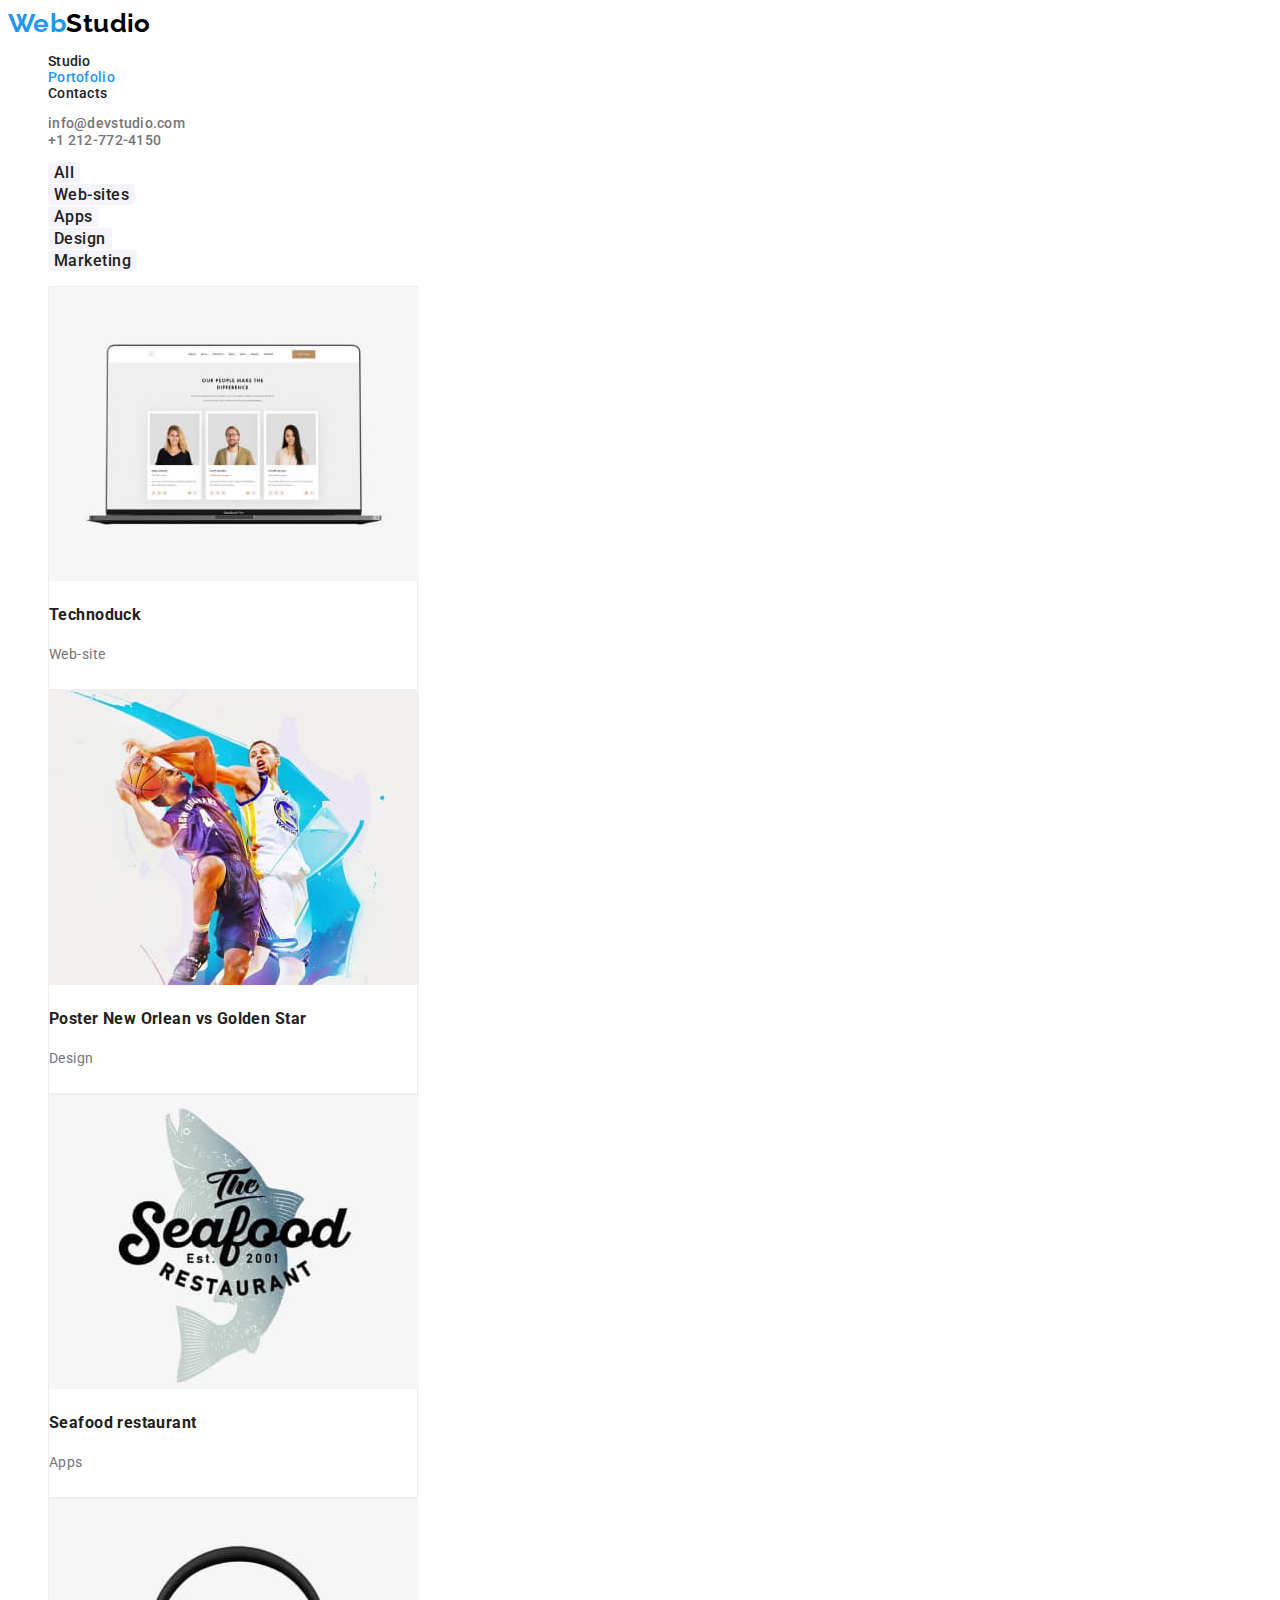
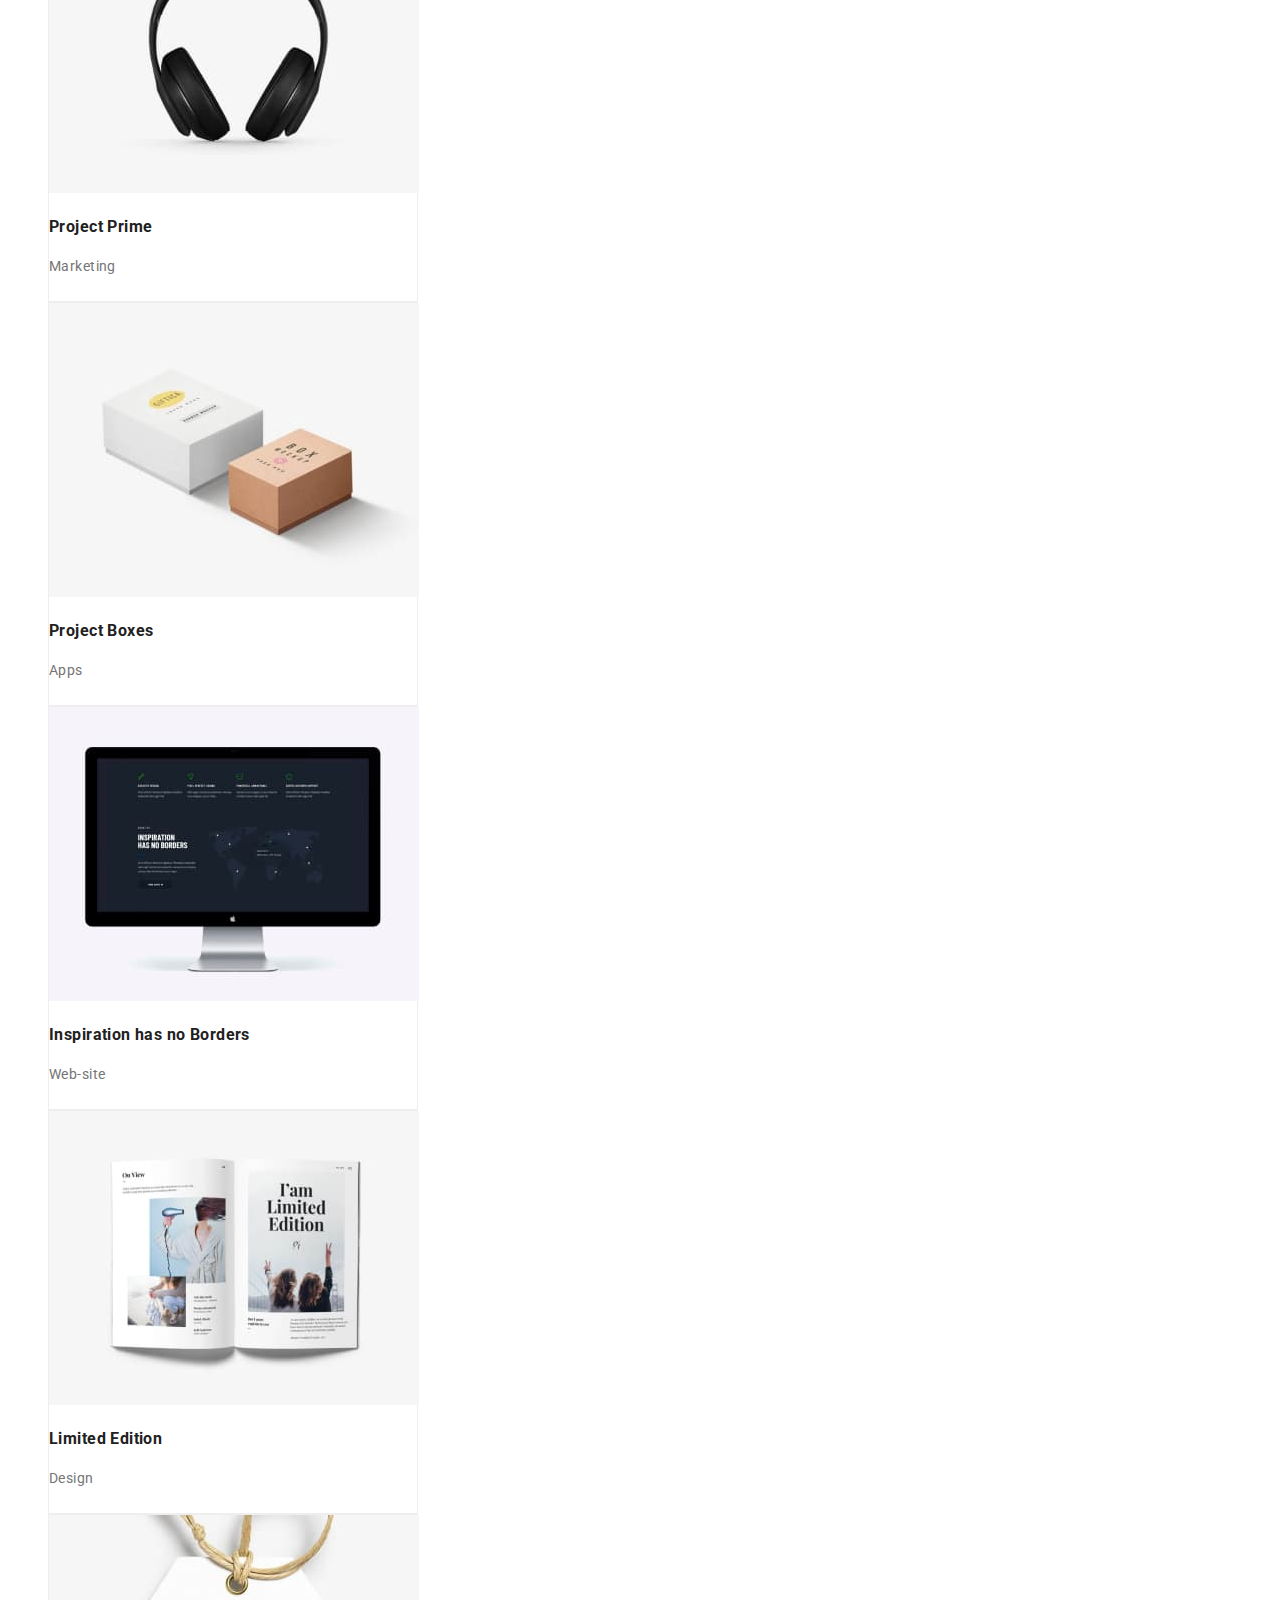
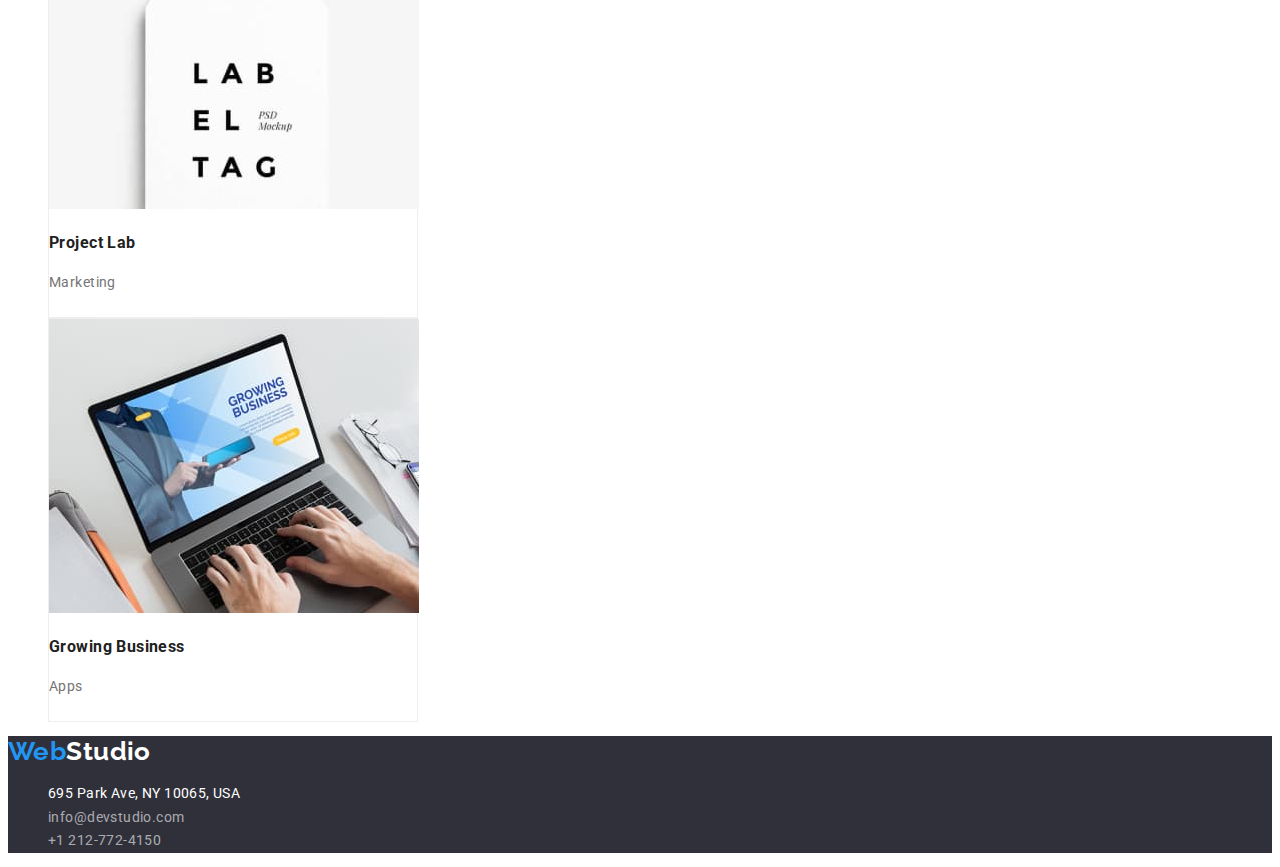
==== portofolio.html @ 3f14934a "1st commit" ====
<!DOCTYPE html>
<html lang="en">
  <head>
    <meta charset="UTF-8" />
    <title>WebStudio</title>
    <link rel="stylesheet" href="css/styles.css" />
    <link rel="preconnect" href="https://fonts.googleapis.com" />
    <link rel="preconnect" href="https://fonts.gstatic.com" crossorigin />
    <link
      href="https://fonts.googleapis.com/css2?family=Raleway:wght@700&family=Roboto:wght@400;500;700;900&display=swap"
      rel="stylesheet"
    />
  </head>
  <body>
    <header>
      <!--navigation-->
      <nav>
        <a class="logo" href="index.html" lang="en"
          >Web<span class="logo-studio-black">Studio</span></a
        >
        <ul class="navigation">
          <li>
            <a href="./index.html" class="link">Studio</a>
          </li>
          <li>
            <a href="./portfolio.html" class="link current">Portofolio</a>
          </li>
          <li>
            <a href="#contacts" class="link">Contacts</a>
          </li>
        </ul>
      </nav>
      <!--header contacts-->
      <ul class="contacts-header">
        <li>
          <a class="contact" href="mailto:info@devstudio.com"
            >info@devstudio.com</a
          >
        </li>
        <li>
          <a class="contact" href="tel:+12127724150">+1 212-772-4150</a>
        </li>
      </ul>
    </header>

    <main>
      <section>
        <h1 class="hidden-title">Our job</h1>
        <ul class="submenu-buttons">
          <li><button>All</button></li>
          <li><button>Web-sites</button></li>
          <li><button>Apps</button></li>
          <li><button>Design</button></li>
          <li><button>Marketing</button></li>
        </ul>
        <h2 class="hidden-title">Our Work</h2>

        <ul class="submenu-images">
          <li>
            <a class="link" href="#">
              <img
                src="./images/pportofolio/technoduck.jpg"
                width="370"
                height="294"
                alt="Image sample"
              />
              <h3>Technoduck</h3>
              <p class="submenu-text">Web-site</p>
            </a>
          </li>
          <li>
            <a class="link" href="#">
              <img
                src="./images/pportofolio/allstars.jpg"
                width="370"
                height="294"
                alt="Image sample"
              />
              <h3>Poster New Orlean vs Golden Star</h3>
              <p class="submenu-text">Design</p>
            </a>
          </li>
          <li>
            <a class="link" href="#">
              <img
                src="./images/pportofolio/restaurants.jpg"
                width="370"
                height="294"
                alt="submenu-text"
              />
              <h3>Seafood restaurant</h3>
              <p class="submenu-text">Apps</p>
            </a>
          </li>
          <li>
            <a class="link" href="#">
              <img
                src="./images/pportofolio/headphones.jpg"
                width="370"
                height="294"
                alt="Image sample"
              />
              <h3>Project Prime</h3>
              <p class="submenu-text">Marketing</p>
            </a>
          </li>
          <li>
            <a class="link" href="#">
              <img
                src="./images/pportofolio/boxes.jpg"
                width="370"
                height="294"
                alt="Image sample"
              />
              <h3>Project Boxes</h3>
              <p class="submenu-text">Apps</p>
            </a>
          </li>
          <li>
            <a class="link" href="#">
              <img
                src="./images/pportofolio/inspiration.jpg"
                width="370"
                height="294"
                alt="Image sample"
              />
              <h3>Inspiration has no Borders</h3>
              <p class="submenu-text">Web-site</p>
            </a>
          </li>
          <li>
            <a class="link" href="#">
              <img
                src="./images/pportofolio/ledition.jpg"
                width="370"
                height="294"
                alt="Image sample"
              />
              <h3>Limited Edition</h3>
              <p class="submenu-text">Design</p>
            </a>
          </li>
          <li>
            <a class="link" href="#">
              <img
                src="./images/pportofolio/projectlab.jpg"
                width="370"
                height="294"
                alt="Image sample"
              />
              <h3>Project Lab</h3>
              <p class="submenu-text">Marketing</p>
            </a>
          </li>
          <li>
            <a class="link" href="#">
              <img
                src="./images/pportofolio/bigbusiness.jpg"
                width="370"
                height="294"
                alt="Image sample"
              />
              <h3>Growing Business</h3>
              <p class="submenu-text">Apps</p>
            </a>
          </li>
        </ul>
      </section>
    </main>
    <!--footer-->
    <footer class="contacts" id="contacts">
      <a class="logo" href="index.html" lang="en"
        >Web<span class="logo-studio-white">Studio</span></a
      >
      <ul class="contacts-footer">
        <li>
          <address>695 Park Ave, NY 10065, USA</address>
        </li>
        <li>
          <a class="contact" href="mailto:info@devstudio.com"
            >info@devstudio.com</a
          >
        </li>
        <li>
          <a class="contact" href="tel:+12127724150">+1 212-772-4150</a>
        </li>
      </ul>
    </footer>
  </body>
</html>
---- css/styles.css ----
/*
* {
  font-style: normal;
  list-style: none;
  text-decoration: none;
}
*/

:root {
  --logo-font: "Raleway", sans-serif;
  --main-font: "Roboto", sans-serif;
  --brand-color: #2196f3;
  --main-color: #212121;
  --main-gray-color: #757575;
  --background-dark-color: #2f303a;
  --background-gray-color: #f5f4fa;
  --white-color: #ffffff;
  --black-color: #000000;
  --card-border-color: #eeeeee;
  --footer-contacts-color: rgba(255, 255, 255, 0.6);
}

body {
  background-color: var(--white-color);
  color: var(--main-color);
  font-family: var(--main-font);
  font-style: normal;
  font-size: 14px;
  line-height: 1.5;
  letter-spacing: 0.03em;
}

.hidden-title {
  position: absolute;
  width: 1px;
  height: 1px;
  margin: -1px;
  border: 0;
  padding: 0;
  white-space: nowrap;
  clip-path: inset(100%);
  clip: rect(0 0 0 0);
  overflow: hidden;
}

.logo {
  font-family: var(--logo-font);
  font-style: normal;
  font-weight: 700;
  font-size: 26px;
  line-height: 1.2;
  color: var(--brand-color);
  text-decoration: none;
}

.logo-studio-white {
  color: var(--white-color);
}
.logo-studio-black {
  color: var(--black-color);
}

.title {
  font-weight: 700;
  font-size: 36px;
  line-height: 1.16;
  text-align: center;
}

.navigation,
.contacts-header {
  font-style: normal;
  font-weight: 500;
  font-size: 14px;
  line-height: 1.15;
  letter-spacing: 0.02em;
  list-style: none;
}
.navigation .link {
  text-decoration: none;
  color: var(--main-color);
}
.navigation .link:focus,
.navigation .link:hover {
  color: var(--brand-color);
  outline-color: var(--brand-color);
}
.navigation .current {
  color: var(--brand-color);
}

.contacts-header .contact {
  text-decoration: none;
  color: var(--main-gray-color);
}
.contacts-header .contact:hover,
.contacts-header .contact:focus {
  color: var(--brand-color);
}

.hero {
  background-color: var(--background-dark-color);
}
.hero-title {
  font-weight: 900;
  font-size: 44px;
  line-height: 1.37;
  letter-spacing: 0.06em;
  text-transform: uppercase;
  text-align: center;
  color: var(--white-color);
  width: 696px;
  height: 120px;
}
.req-service {
  font-style: normal;
  font-weight: 700;
  font-size: 16px;
  line-height: 1.88;
  letter-spacing: 0.06em;
  align-items: center;
  text-align: center;
  width: 200px;
  height: 50px;
  border-style: hidden;
  border-radius: 4px;
  cursor: pointer;
  color: var(--white-color);
  background-color: var(--brand-color);
}

.about-us-list > li {
  width: 270px;
  height: 101px;
  list-style: none;
}
.about-us-title {
  font-weight: 700;
  font-size: 14px;
  line-height: 1.17;
  letter-spacing: 0.03em;
  text-transform: uppercase;
  text-align: center;
}
.about-us-text {
  font-style: normal;
  font-weight: 400;
  font-size: 14px;
  line-height: 1.72;
  letter-spacing: 0.03em;
  width: 270px;
  height: 75px;
  color: var(--main-gray-color);
}

.secondary-list {
  list-style: none;
}

.team-member {
  background-color: var(--background-gray-color);
}
.team-list > li {
  box-sizing: content-box;
  width: 270px;
  height: 368px;
  background: var(--white-color);
  list-style: none;
}
.team-member-title {
  font-weight: 500;
  font-size: 16px;
  line-height: 1.18;
  text-align: center;
}
.sub-title {
  color: var(--main-gray-color);
  text-align: center;
}

.submenu-buttons {
  list-style: none;
}
.submenu-buttons button {
  font-family: var(--main-font);
  color: var(--main-color);
  background-color: var(--background-gray-color);
  font-style: normal;
  font-weight: 500;
  font-size: 16px;
  line-height: 1.2;
  letter-spacing: 0.03em;
  text-align: center;
  border-style: hidden;
  border-radius: 4px;
  cursor: pointer;
}
.submenu-buttons button:hover,
.submenu-buttons button:focus,
.submenu-buttons button:active {
  color: var(--white-color);
  background-color: var(--brand-color);
}

.submenu-images > li {
  width: 370px;
  height: 404px;
  background: var(--white-color);
  border: 1px solid var(--card-border-color);
  box-sizing: border-box;
  list-style: none;
}
.submenu-images .link {
  text-decoration: none;
  color: var(--main-color);
}
.submenu-text {
  color: var(--main-gray-color);
}

.contacts {
  color: var(--white-color);
  font-weight: 400;
  font-size: 14px;
  line-height: 1.71;
  letter-spacing: 0.03em;
  background-color: var(--background-dark-color);
}
.contacts-footer address {
  font-style: normal;
}
.contacts-footer {
  list-style: none;
}
.contacts-footer .contact {
  text-decoration: none;
  color: var(--footer-contacts-color);
}
.contacts-footer .contact:hover,
.contacts-footer .contact:focus {
  color: var(--brand-color);
}
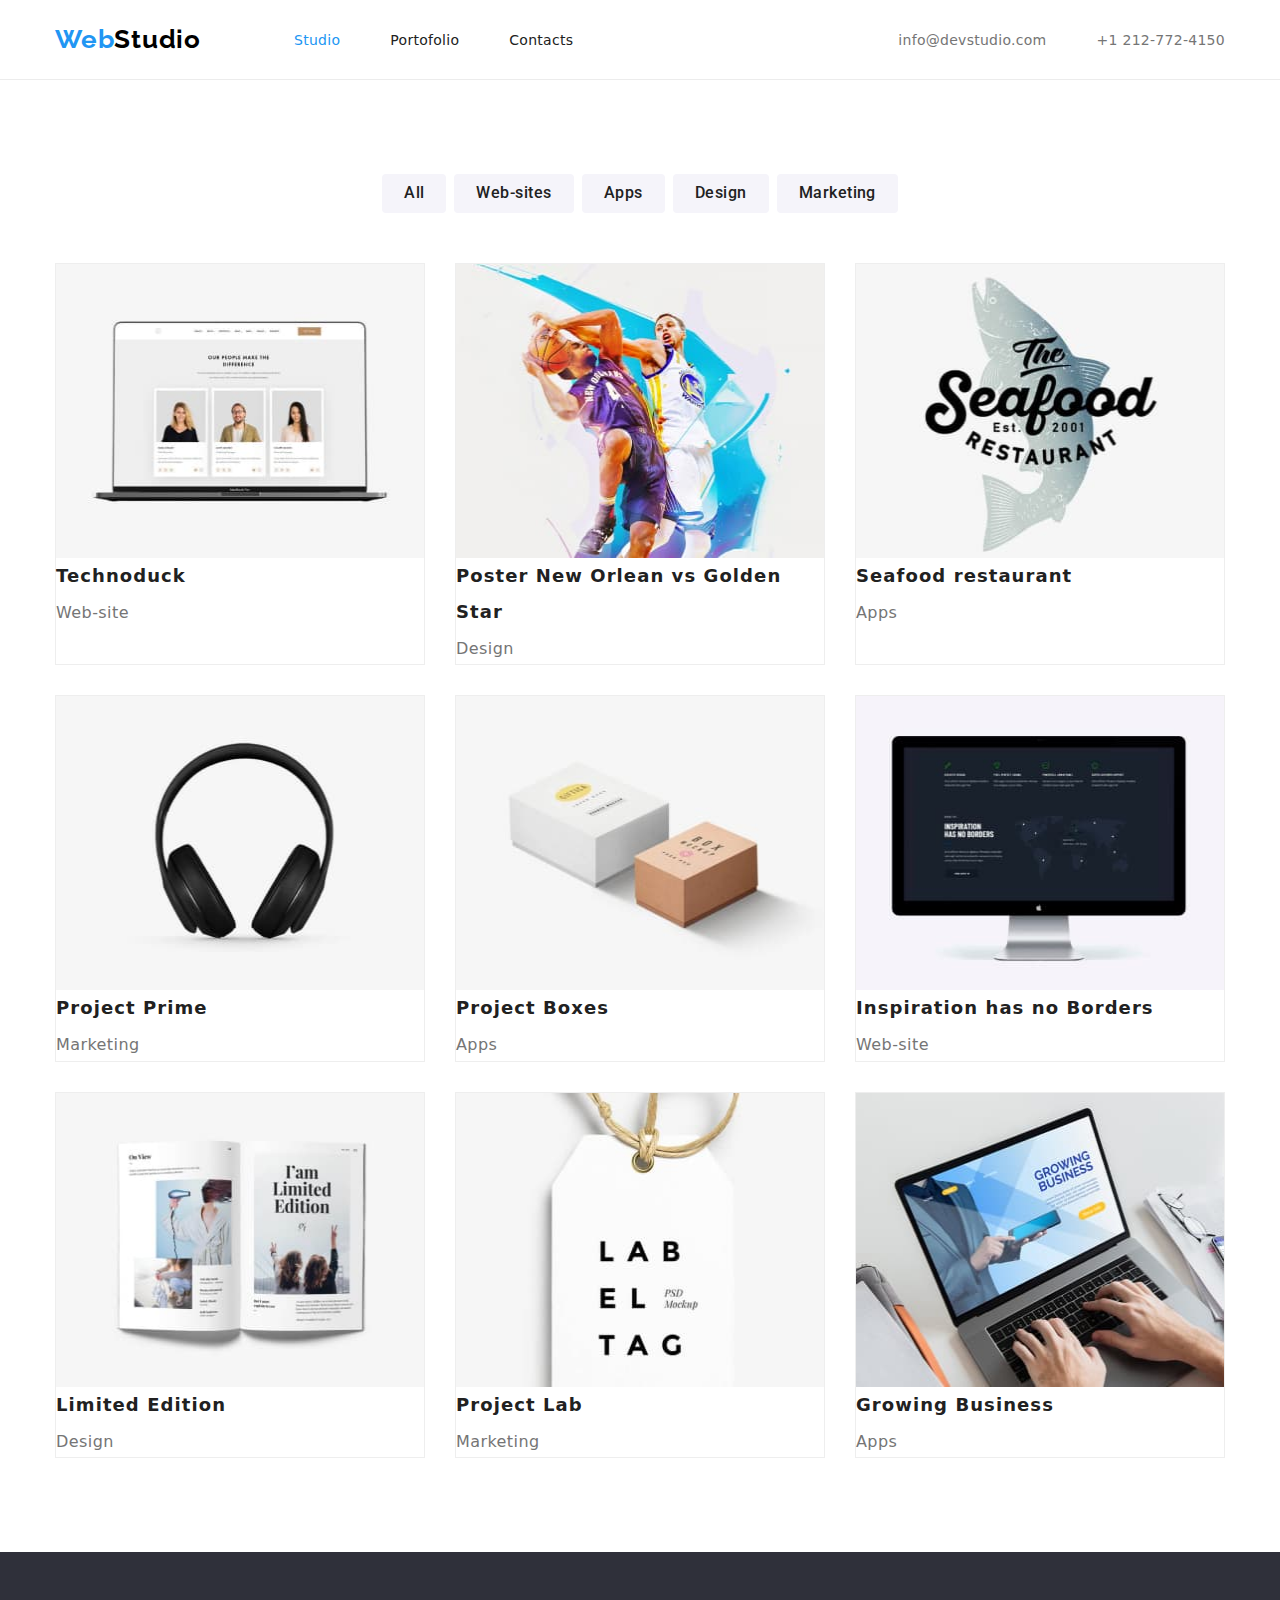
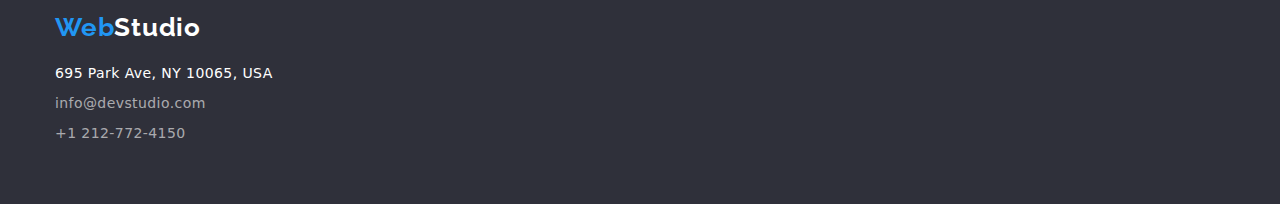
==== commit 30341b33: "hw3 reorder" ====
--- a/portofolio.html
+++ b/portofolio.html
@@ -2,6 +2,7 @@
 <html lang="en">
   <head>
     <meta charset="UTF-8" />
+    <meta name="viewport" content="width=device-width, initial-scale=1.0">
     <title>WebStudio</title>
     <link rel="stylesheet" href="css/styles.css" />
     <link rel="preconnect" href="https://fonts.googleapis.com" />
@@ -10,32 +11,33 @@
       href="https://fonts.googleapis.com/css2?family=Raleway:wght@700&family=Roboto:wght@400;500;700;900&display=swap"
       rel="stylesheet"
     />
+    <link
+      rel="stylesheet"
+      href="https://cdnjs.cloudflare.com/ajax/libs/modern-normalize/1.0.0/modern-normalize.min.css"
+    />
   </head>
   <body>
-    <header>
-      <!--navigation-->
-      <nav>
-        <a class="logo" href="index.html" lang="en"
-          >Web<span class="logo-studio-black">Studio</span></a
-        >
-        <ul class="navigation">
+<!--Header-->
+<header>
+      <div class="container">
+       <nav class="navigation">
+        <a class="logo" href="index.html" lang="en">Web<span class="logo-studio-black">Studio</span></a>
+        <ul class="navigation-list">
           <li>
-            <a href="./index.html" class="link">Studio</a>
+            <a href="./index.html" class="link current">Studio</a>
           </li>
           <li>
-            <a href="./portfolio.html" class="link current">Portofolio</a>
+            <a href="./portofolio.html" class="link">Portofolio</a>
           </li>
           <li>
             <a href="#contacts" class="link">Contacts</a>
           </li>
         </ul>
       </nav>
-      <!--header contacts-->
+      <!--header-contacts-->
       <ul class="contacts-header">
         <li>
-          <a class="contact" href="mailto:info@devstudio.com"
-            >info@devstudio.com</a
-          >
+          <a class="contact" href="mailto:info@devstudio.com">info@devstudio.com</a>
         </li>
         <li>
           <a class="contact" href="tel:+12127724150">+1 212-772-4150</a>
@@ -44,9 +46,10 @@
     </header>
 
     <main>
-      <section>
-        <h1 class="hidden-title">Our job</h1>
-        <ul class="submenu-buttons">
+<section class="exemples section">
+  <div class="exemples-container container">
+    <h1 class="hidden-title">Our job</h1>
+    <ul class="filter-buttons">
           <li><button>All</button></li>
           <li><button>Web-sites</button></li>
           <li><button>Apps</button></li>
@@ -63,8 +66,8 @@
                 width="370"
                 height="294"
                 alt="Image sample"
-              />
-              <h3>Technoduck</h3>
+              /><div class="submenu-content">
+              <h3>Technoduck</h3></div>
               <p class="submenu-text">Web-site</p>
             </a>
           </li>
@@ -75,8 +78,8 @@
                 width="370"
                 height="294"
                 alt="Image sample"
-              />
-              <h3>Poster New Orlean vs Golden Star</h3>
+              /><div class="submenu-content">
+              <h3>Poster New Orlean vs Golden Star</h3></div>
               <p class="submenu-text">Design</p>
             </a>
           </li>
@@ -87,8 +90,8 @@
                 width="370"
                 height="294"
                 alt="submenu-text"
-              />
-              <h3>Seafood restaurant</h3>
+              /><div class="submenu-content">
+              <h3>Seafood restaurant</h3></div>
               <p class="submenu-text">Apps</p>
             </a>
           </li>
@@ -99,8 +102,8 @@
                 width="370"
                 height="294"
                 alt="Image sample"
-              />
-              <h3>Project Prime</h3>
+              /><div class="submenu-content">
+              <h3>Project Prime</h3></div>
               <p class="submenu-text">Marketing</p>
             </a>
           </li>
@@ -111,8 +114,8 @@
                 width="370"
                 height="294"
                 alt="Image sample"
-              />
-              <h3>Project Boxes</h3>
+              /><div class="submenu-content">
+              <h3>Project Boxes</h3></div>
               <p class="submenu-text">Apps</p>
             </a>
           </li>
@@ -122,9 +125,10 @@
                 src="./images/pportofolio/inspiration.jpg"
                 width="370"
                 height="294"
-                alt="Image sample"
-              />
+                alt="Image sample"/>
+              <div class="submenu-content">
               <h3>Inspiration has no Borders</h3>
+              </div>
               <p class="submenu-text">Web-site</p>
             </a>
           </li>
@@ -135,8 +139,8 @@
                 width="370"
                 height="294"
                 alt="Image sample"
-              />
-              <h3>Limited Edition</h3>
+              /><div class="submenu-content">
+              <h3>Limited Edition</h3></div>
               <p class="submenu-text">Design</p>
             </a>
           </li>
@@ -147,8 +151,8 @@
                 width="370"
                 height="294"
                 alt="Image sample"
-              />
-              <h3>Project Lab</h3>
+              /><div class="submenu-content">
+              <h3>Project Lab</h3></div>
               <p class="submenu-text">Marketing</p>
             </a>
           </li>
@@ -159,19 +163,18 @@
                 width="370"
                 height="294"
                 alt="Image sample"
-              />
-              <h3>Growing Business</h3>
+              /><div class="submenu-content">
+              <h3>Growing Business</h3></div>
               <p class="submenu-text">Apps</p>
             </a>
           </li>
         </ul>
       </section>
     </main>
-    <!--footer-->
+<!--footer-->
     <footer class="contacts" id="contacts">
-      <a class="logo" href="index.html" lang="en"
-        >Web<span class="logo-studio-white">Studio</span></a
-      >
+     <div class="container">
+      <a class="logo" href="index.html" lang="en">Web<span class="logo-studio-white">Studio</span></a>
       <ul class="contacts-footer">
         <li>
           <address>695 Park Ave, NY 10065, USA</address>
@@ -185,6 +188,7 @@
           <a class="contact" href="tel:+12127724150">+1 212-772-4150</a>
         </li>
       </ul>
+     </div>
     </footer>
   </body>
 </html>
--- a/css/styles.css
+++ b/css/styles.css
@@ -1,35 +1,115 @@
-/*
-* {
-  font-style: normal;
-  list-style: none;
-  text-decoration: none;
-}
-*/
+/** {
+  outline: 1px solid rgba(128, 128, 0, 0.2);
+}*/
 
 :root {
   --logo-font: "Raleway", sans-serif;
   --main-font: "Roboto", sans-serif;
   --brand-color: #2196f3;
-  --main-color: #212121;
-  --main-gray-color: #757575;
-  --background-dark-color: #2f303a;
-  --background-gray-color: #f5f4fa;
-  --white-color: #ffffff;
-  --black-color: #000000;
+  --main-color: #212121; /* txt, hdr, btn */
+  --main-gray-color: #757575; /* p */
+  --background-dark-color: #2f303a; /*hero, footer*/
+  --background-gray-color: #f5f4fa; /* team bg, button bg */
+  --white-color: #ffffff; /* main bg, active txt, logo ftr */
+  --black-color: #000000; /* logo hdr*/
   --card-border-color: #eeeeee;
   --footer-contacts-color: rgba(255, 255, 255, 0.6);
-}
+  --header-border-color: #ececec;
+  --btn-shadow: 0px 3px 1px rgba(0, 0, 0, 0.1), 0px 1px 2px rgba(0, 0, 0, 0.08),
+    0px 2px 2px rgba(0, 0, 0, 0.12);
+  --box-shadow: 0px 1px 3px rgba(0, 0, 0, 0.12), 0px 1px 1px rgba(0, 0, 0, 0.14),
+    0px 2px 1px rgba(0, 0, 0, 0.2);
+  --hero-btn-shadow: 0px 4px 4px rgba(0, 0, 0, 0.15);
+  --big-padding: 94px;
+  --list-gap: 30px;
+}
+
+/* *****body***** */
 
 body {
-  background-color: var(--white-color);
-  color: var(--main-color);
   font-family: var(--main-font);
   font-style: normal;
   font-size: 14px;
   line-height: 1.5;
   letter-spacing: 0.03em;
-}
-
+  background-color: var(--white-color);
+  color: var(--main-color);
+}
+
+h1,
+h2,
+h3,
+h4,
+h5,
+h6,
+p,
+ul {
+  display: flex;
+  padding: 0;
+  margin: 0;
+}
+
+img {
+  display: block;
+  max-width: 100%;
+  padding: 0;
+  margin: 0;
+}
+
+li {
+  list-style: none;
+}
+
+/* container */
+.container {
+  display: flex;
+  flex-wrap: wrap;
+  width: 1200px;
+  padding-left: 15px;
+  padding-right: 15px;
+  margin: 0px auto;
+}
+
+/* logo */
+.logo {
+  font-family: var(--logo-font);
+  font-weight: 700;
+  font-size: 26px;
+  line-height: 1.2;
+  letter-spacing: 0.03em;
+  font-style: normal;
+  text-decoration: none;
+  color: var(--brand-color);
+}
+
+.logo-studio-white {
+  color: var(--white-color);
+}
+.logo-studio-black {
+  color: var(--black-color);
+}
+
+.logo:focus {
+  outline-color: var(--brand-color);
+}
+
+section {
+  padding-top: var(--big-padding);
+  padding-bottom: var(--big-padding);
+}
+
+/* h2 title */
+.title {
+  justify-content: center;
+  margin-left: auto;
+  margin-right: auto;
+  margin-bottom: 50px;
+  font-weight: 700;
+  font-size: 36px;
+  line-height: 1.16;
+}
+
+/* *****hidden title***** */
 .hidden-title {
   position: absolute;
   width: 1px;
@@ -43,65 +123,85 @@
   overflow: hidden;
 }
 
-.logo {
-  font-family: var(--logo-font);
-  font-style: normal;
-  font-weight: 700;
-  font-size: 26px;
-  line-height: 1.2;
-  color: var(--brand-color);
-  text-decoration: none;
-}
-
-.logo-studio-white {
-  color: var(--white-color);
-}
-.logo-studio-black {
-  color: var(--black-color);
-}
-
-.title {
-  font-weight: 700;
-  font-size: 36px;
-  line-height: 1.16;
-  text-align: center;
-}
-
-.navigation,
+/* *****header***** */
+
+header {
+  border-bottom: 1px solid var(--header-border-color);
+}
+
+header .container {
+  align-items: center;
+  justify-content: space-between;
+}
+
+.navigation {
+  display: flex;
+  align-items: center;
+}
+
+.navigation-list,
 .contacts-header {
-  font-style: normal;
   font-weight: 500;
   font-size: 14px;
   line-height: 1.15;
   letter-spacing: 0.02em;
-  list-style: none;
-}
-.navigation .link {
+  font-style: normal;
+}
+
+.navigation-list > li:not(:last-child),
+.contacts-header > li:not(:last-child) {
+  margin-right: 50px;
+}
+
+.navigation-list {
+  margin-left: 93px;
+}
+
+.navigation-list > li,
+.contacts-header > li {
+  display: flex;
+  margin-top: -32px;
+  margin-bottom: -32px;
+}
+
+.navigation-list .link {
+  padding-top: 32px;
+  padding-bottom: 32px;
   text-decoration: none;
   color: var(--main-color);
 }
-.navigation .link:focus,
-.navigation .link:hover {
-  color: var(--brand-color);
-  outline-color: var(--brand-color);
-}
-.navigation .current {
-  color: var(--brand-color);
-}
 
 .contacts-header .contact {
+  padding-top: 32px;
+  padding-bottom: 32px;
   text-decoration: none;
   color: var(--main-gray-color);
 }
+
+header .logo {
+  padding-top: 24px;
+  padding-bottom: 24px;
+}
+
+.navigation .current,
+.navigation-list .link:focus,
+.navigation-list .link:hover,
 .contacts-header .contact:hover,
 .contacts-header .contact:focus {
   color: var(--brand-color);
-}
-
+  outline-color: var(--brand-color);
+}
+
+/*
+index main ==============================================================
+*/
+
+/* *****hero***** */
 .hero {
   background-color: var(--background-dark-color);
 }
 .hero-title {
+  width: 696px;
   font-weight: 900;
   font-size: 44px;
   line-height: 1.37;
@@ -109,131 +209,236 @@
   text-transform: uppercase;
   text-align: center;
   color: var(--white-color);
-  width: 696px;
-  height: 120px;
-}
+}
+
+.hero .container {
+  flex-direction: column;
+  padding-top: 200px;
+  padding-bottom: 200px;
+}
+
+.hero-container > h1 {
+  justify-content: center;
+  margin-left: auto;
+  margin-right: auto;
+  margin-bottom: 30px;
+}
+
+.hero-container button {
+  padding: 10px 32px;
+  margin-left: auto;
+  margin-right: auto;
+}
+
 .req-service {
   font-style: normal;
   font-weight: 700;
   font-size: 16px;
   line-height: 1.88;
   letter-spacing: 0.06em;
-  align-items: center;
-  text-align: center;
-  width: 200px;
-  height: 50px;
   border-style: hidden;
   border-radius: 4px;
-  cursor: pointer;
   color: var(--white-color);
   background-color: var(--brand-color);
-}
-
-.about-us-list > li {
+  box-shadow: var(--hero-btn-shadow);
+  cursor: pointer;
+}
+
+/* *****features***** */
+.features-list {
+  margin-left: calc(-1 * var(--list-gap));
+  max-height: 101px;
+}
+
+.features-list > li {
   width: 270px;
-  height: 101px;
-  list-style: none;
-}
-.about-us-title {
+  margin-left: var(--list-gap);
+  flex-basis: calc(100% / 4);
+}
+
+.features-title {
+  margin-bottom: 10px;
   font-weight: 700;
   font-size: 14px;
-  line-height: 1.17;
+  line-height: 1.15;
   letter-spacing: 0.03em;
   text-transform: uppercase;
-  text-align: center;
-}
-.about-us-text {
+}
+.features-text {
+  width: 270px;
   font-style: normal;
   font-weight: 400;
   font-size: 14px;
-  line-height: 1.72;
+  line-height: 1.8;
   letter-spacing: 0.03em;
-  width: 270px;
-  height: 75px;
   color: var(--main-gray-color);
 }
 
+/* *****secondary***** */
+.secondary-section .container {
+  flex-direction: column;
+  padding-bottom: var(--big-padding);
+}
+
 .secondary-list {
-  list-style: none;
-}
-
+  justify-content: space-between;
+}
+
+/*team*/
 .team-member {
   background-color: var(--background-gray-color);
 }
+
+.team-list {
+  margin-left: calc(-1 * var(--list-gap));
+}
+
 .team-list > li {
-  box-sizing: content-box;
-  width: 270px;
-  height: 368px;
+  width: auto;
+  margin-left: var(--list-gap);
+  flex-basis: calc(100% / 4);
+  border-radius: 0px 0px 4px 4px;
+  box-shadow: var(--box-shadow);
   background: var(--white-color);
-  list-style: none;
-}
+}
+
+.team-list .content {
+  padding-top: auto;
+  padding-bottom: 30px;
+}
+
 .team-member-title {
+  justify-content: center;
   font-weight: 500;
   font-size: 16px;
-  line-height: 1.18;
-  text-align: center;
+  line-height: 1.19;
+  padding-top: 30px;
+  margin-bottom: 10px;
 }
 .sub-title {
+  font-weight: 400;
+  font-size: 16px;
+  line-height: 1.19;
+  justify-content: center;
   color: var(--main-gray-color);
-  text-align: center;
-}
-
-.submenu-buttons {
-  list-style: none;
-}
-.submenu-buttons button {
+}
+
+/* *****portfolio main ***** */
+.exemples-container {
+  flex-direction: column;
+}
+
+/* ***buttons*** */
+.exemples-container .filter-buttons {
+  margin-bottom: 50px;
+  margin-left: auto;
+  margin-right: auto;
+}
+.filter-buttons > li:not(:last-child) {
+  margin-right: 8px;
+}
+
+.filter-buttons button {
   font-family: var(--main-font);
+  font-weight: 500;
+  font-size: 16px;
+  line-height: 1.67;
+  letter-spacing: 0.03em;
+  font-style: normal;
+  border-style: hidden;
+  border-radius: 4px;
+  padding: 6px 22px;
   color: var(--main-color);
   background-color: var(--background-gray-color);
-  font-style: normal;
-  font-weight: 500;
-  font-size: 16px;
-  line-height: 1.2;
-  letter-spacing: 0.03em;
-  text-align: center;
-  border-style: hidden;
-  border-radius: 4px;
   cursor: pointer;
 }
-.submenu-buttons button:hover,
-.submenu-buttons button:focus,
-.submenu-buttons button:active {
+
+.filter-buttons button:hover,
+.filter-buttons button:focus,
+.filter-buttons button:active {
   color: var(--white-color);
   background-color: var(--brand-color);
+  box-shadow: var(--btn-shadow);
+}
+
+/* ***exemple-gallery*** */
+.submenu-images {
+  flex-wrap: wrap;
+  margin-top: calc(-1 * var(--list-gap));
+  margin-left: calc(-1 * var(--list-gap));
 }
 
 .submenu-images > li {
-  width: 370px;
-  height: 404px;
+  flex-basis: calc(100% / 3);
+  margin-left: var(--list-gap);
+  margin-top: var(--list-gap);
+  max-width: 370px;
   background: var(--white-color);
+  box-sizing: border-box;
   border: 1px solid var(--card-border-color);
-  box-sizing: border-box;
-  list-style: none;
-}
+}
+
 .submenu-images .link {
+  display: inline-block;
+  padding: 0px;
+  margin: 0px;
   text-decoration: none;
   color: var(--main-color);
-}
-.submenu-text {
+  max-width: 370px;
+}
+
+/* **content** */
+.submenu-images .submenu-content {
+  padding: 0px -2px;
+  padding-left: 20px 20px;
+}
+.submenu-images h3 {
+  display: block;
+  margin-bottom: 4px;
+  font-weight: 700;
+  font-size: 18px;
+  line-height: 2;
+  letter-spacing: 0.06em;
+}
+.submenu-images p {
+  font-weight: 400;
+  font-size: 16px;
+  line-height: 1.9;
+  display: block;
   color: var(--main-gray-color);
 }
 
+/* *****footer*****/
 .contacts {
-  color: var(--white-color);
   font-weight: 400;
   font-size: 14px;
-  line-height: 1.71;
-  letter-spacing: 0.03em;
+  line-height: 1.5;
+  color: var(--white-color);
   background-color: var(--background-dark-color);
-}
+  padding-top: 60px;
+  padding-bottom: 60px;
+}
+
+.contacts .container {
+  flex-direction: column;
+  align-items: baseline;
+}
+
+.contacts-footer {
+  flex-direction: column;
+  margin-top: 20px;
+}
+
+.contacts-footer > li:not(:last-child) {
+  margin-bottom: 9px;
+}
+
+.contacts-footer .contact,
 .contacts-footer address {
   font-style: normal;
-}
-.contacts-footer {
-  list-style: none;
+  text-decoration: none;
 }
 .contacts-footer .contact {
-  text-decoration: none;
   color: var(--footer-contacts-color);
 }
 .contacts-footer .contact:hover,
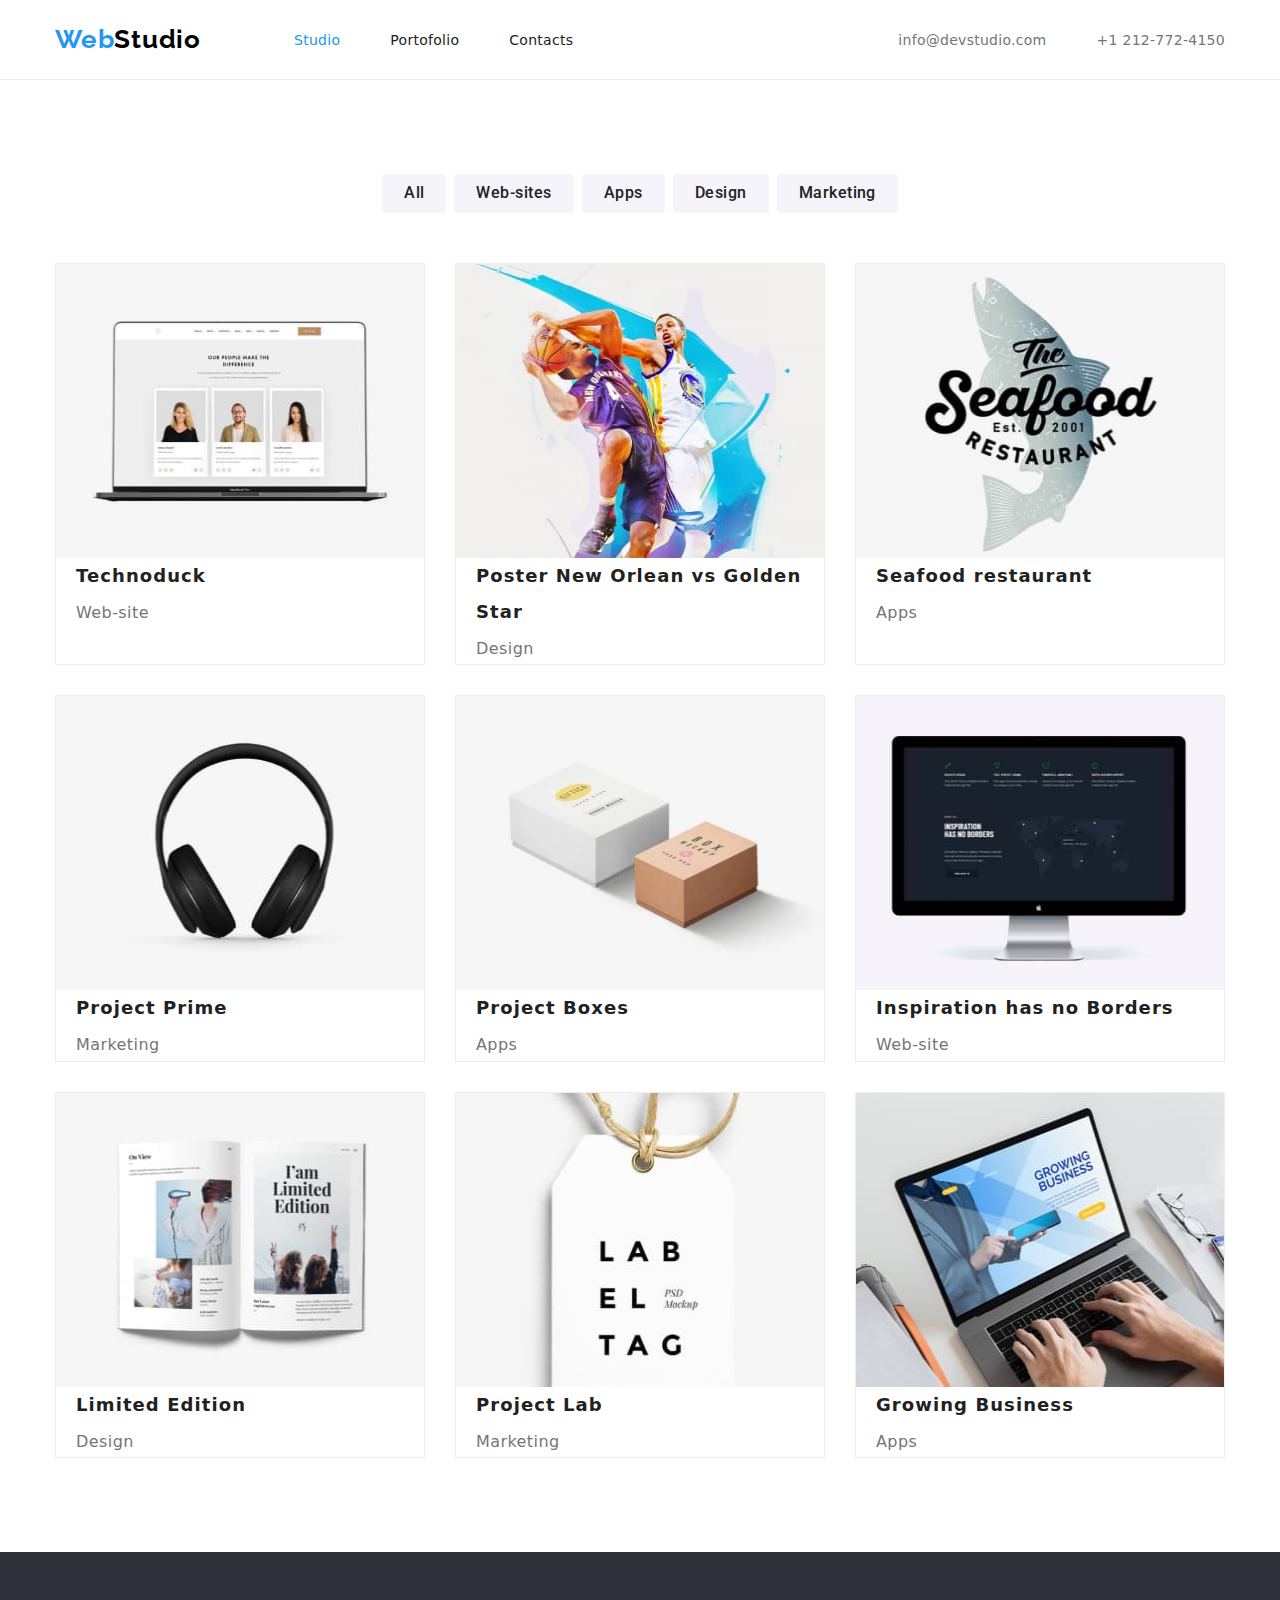
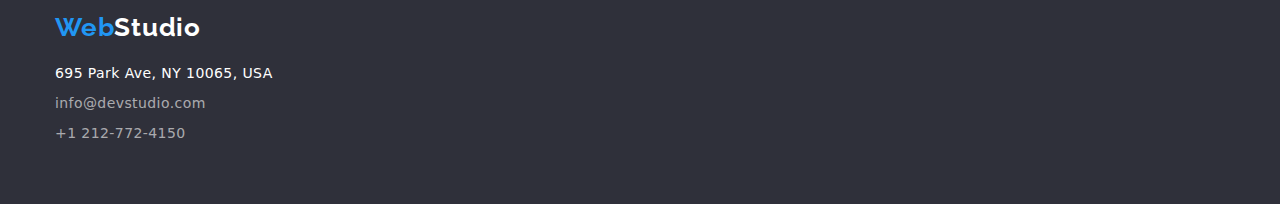
==== commit 706e0a97: "Rework" ====
--- a/portofolio.html
+++ b/portofolio.html
@@ -65,10 +65,11 @@
                 src="./images/pportofolio/technoduck.jpg"
                 width="370"
                 height="294"
-                alt="Image sample"
-              /><div class="submenu-content">
-              <h3>Technoduck</h3></div>
+                alt="Image sample"/>
+              <div class="submenu-content">
+              <h3>Technoduck</h3>
               <p class="submenu-text">Web-site</p>
+              </div>
             </a>
           </li>
           <li>
@@ -79,8 +80,9 @@
                 height="294"
                 alt="Image sample"
               /><div class="submenu-content">
-              <h3>Poster New Orlean vs Golden Star</h3></div>
+              <h3>Poster New Orlean vs Golden Star</h3>
               <p class="submenu-text">Design</p>
+              </div>
             </a>
           </li>
           <li>
@@ -91,8 +93,9 @@
                 height="294"
                 alt="submenu-text"
               /><div class="submenu-content">
-              <h3>Seafood restaurant</h3></div>
+              <h3>Seafood restaurant</h3>
               <p class="submenu-text">Apps</p>
+              </div>
             </a>
           </li>
           <li>
@@ -103,8 +106,9 @@
                 height="294"
                 alt="Image sample"
               /><div class="submenu-content">
-              <h3>Project Prime</h3></div>
+              <h3>Project Prime</h3>
               <p class="submenu-text">Marketing</p>
+              </div>
             </a>
           </li>
           <li>
@@ -115,8 +119,9 @@
                 height="294"
                 alt="Image sample"
               /><div class="submenu-content">
-              <h3>Project Boxes</h3></div>
+              <h3>Project Boxes</h3>
               <p class="submenu-text">Apps</p>
+              </div>
             </a>
           </li>
           <li>
@@ -128,8 +133,8 @@
                 alt="Image sample"/>
               <div class="submenu-content">
               <h3>Inspiration has no Borders</h3>
-              </div>
               <p class="submenu-text">Web-site</p>
+              </div>
             </a>
           </li>
           <li>
@@ -140,8 +145,9 @@
                 height="294"
                 alt="Image sample"
               /><div class="submenu-content">
-              <h3>Limited Edition</h3></div>
+              <h3>Limited Edition</h3>
               <p class="submenu-text">Design</p>
+              </div>
             </a>
           </li>
           <li>
@@ -150,10 +156,11 @@
                 src="./images/pportofolio/projectlab.jpg"
                 width="370"
                 height="294"
-                alt="Image sample"
-              /><div class="submenu-content">
-              <h3>Project Lab</h3></div>
+                alt="Image sample"/>
+              <div class="submenu-content">
+              <h3>Project Lab</h3>
               <p class="submenu-text">Marketing</p>
+              </div>
             </a>
           </li>
           <li>
@@ -162,10 +169,11 @@
                 src="./images/pportofolio/bigbusiness.jpg"
                 width="370"
                 height="294"
-                alt="Image sample"
-              /><div class="submenu-content">
-              <h3>Growing Business</h3></div>
+                alt="Image sample"/> 
+              <div class="submenu-content">
+              <h3>Growing Business</h3>
               <p class="submenu-text">Apps</p>
+              </div>
             </a>
           </li>
         </ul>
--- a/css/styles.css
+++ b/css/styles.css
@@ -192,9 +192,7 @@
   outline-color: var(--brand-color);
 }
 
-/*
-index main ==============================================================
-*/
+/* *****index main***** */
 
 /* *****hero***** */
 .hero {
@@ -361,7 +359,7 @@
   box-shadow: var(--btn-shadow);
 }
 
-/* ***exemple-gallery*** */
+/* ***submenu-cards*** */
 .submenu-images {
   flex-wrap: wrap;
   margin-top: calc(-1 * var(--list-gap));
@@ -389,7 +387,7 @@
 
 /* **content** */
 .submenu-images .submenu-content {
-  padding: 0px -2px;
+  padding: 0px 20px;
   padding-left: 20px 20px;
 }
 .submenu-images h3 {
